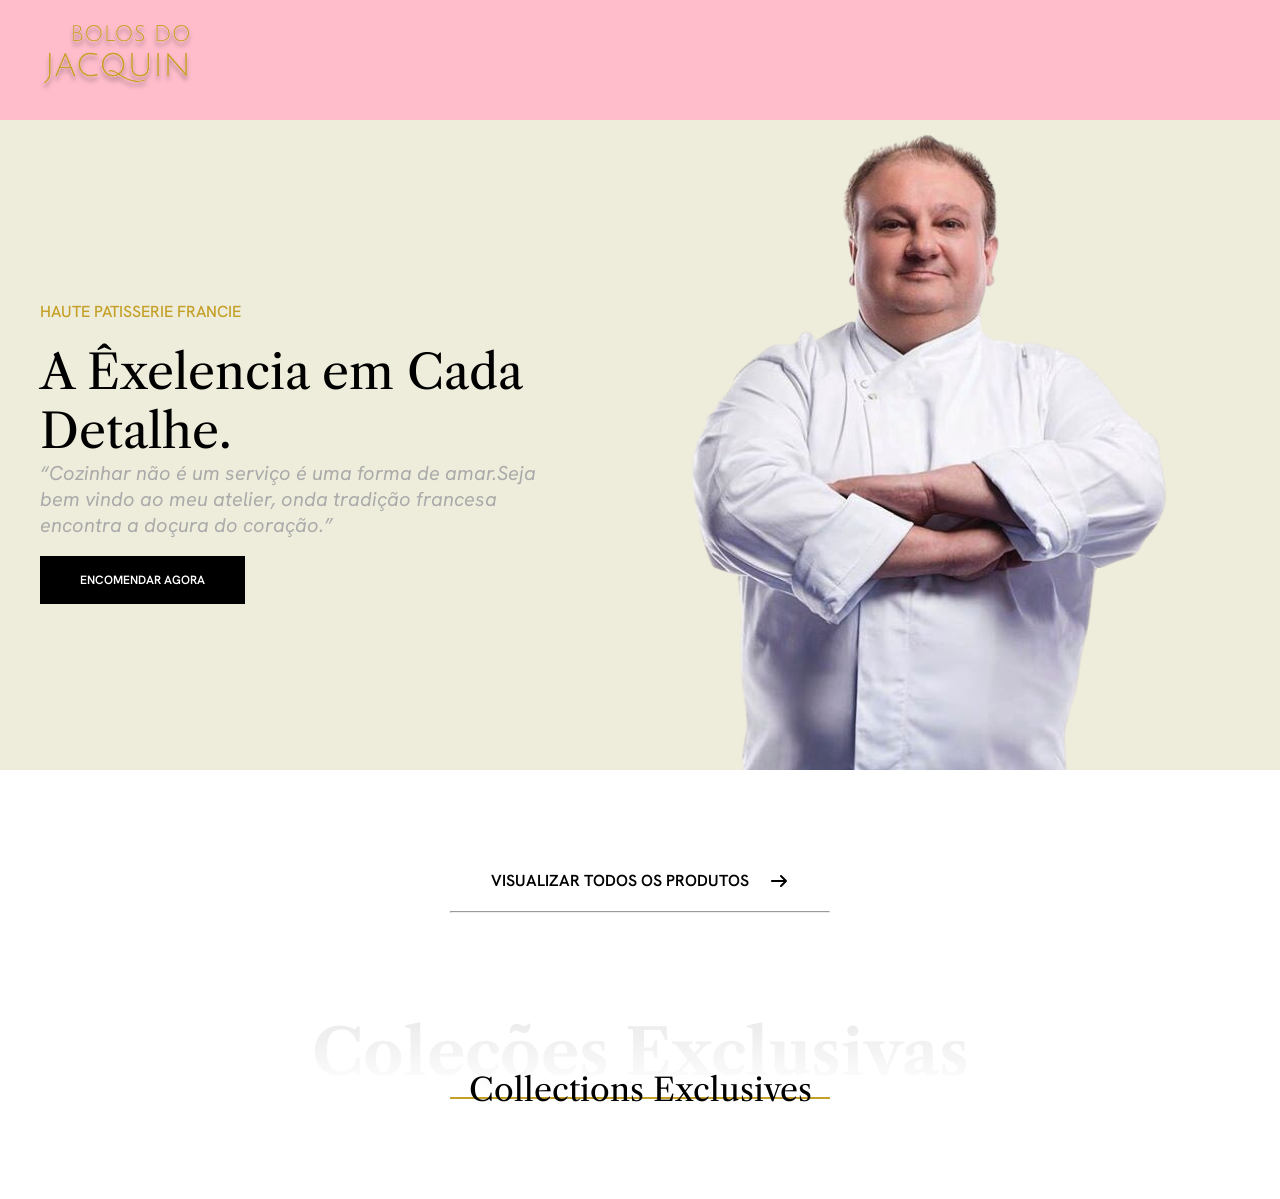
==== home/index.html @ 264cf078 "inicio html e css pagina home" ====
<!DOCTYPE html>
<html lang="pt-br">

<head>
    <meta charset="UTF-8">
    <meta name="viewport" content="width=device-width, initial-scale=1.0">
    <title>home - Bolos Jacquin</title>

    <link rel="stylesheet" href="style.css">
    <link rel="preconnect" href="https://fonts.googleapis.com">
    <link rel="preconnect" href="https://fonts.gstatic.com" crossorigin>
    <link
        href="https://fonts.googleapis.com/css2?family=Hanken+Grotesk:ital,wght@0,100..900;1,100..900&family=Libre+Caslon+Text:ital,wght@0,400;0,700;1,400&display=swap"
        rel="stylesheet">
</head>

<body>
    <header class="home_cabecalho">
        <div class="home_container ">
            <img src="../IMG/BOLOS DO JACQUIN LOGO.svg" alt="logo bolos do Jacquin">
        </div>
    </header>
    <main>
        <h1>pagina inicial bolos do Jacquin</h1>
        <section class="home_banner">
            <div class="home_container banner_container">
                <div class="box_texto_banner">
                    <span class="linha1">haute patisserie francie</span><br>
                    <span class="linha2">A Êxelencia em
                        Cada Detalhe.</span>
                    <p class="linha3">“Cozinhar não é um serviço é uma forma de amar.Seja bem vindo ao meu atelier, onda
                        tradição francesa encontra a doçura do coração.”</p>
                    <a href="" class="linha4">encomendar agora</a>

                </div>
                <img src="../IMG/CHEF-FRANCÊS-ERICK-JACQUIN - Editado 1.svg" alt="foto_Jacquin_com_roupa_de_cozinhiro">
            </div>
        </section>
        <section class="home_container home_produtos">
            <div class="link_produtos">
                <div>
                    <a href="">visualizar todos os produtos</a>
                    <svg xmlns="http://www.w3.org/2000/svg"
                        viewBox="0 0 640 640"><!--!Font Awesome Free 7.3.1 by @fontawesome - https://fontawesome.com License - https://fontawesome.com/license/free Copyright 2026 Fonticons, Inc.-->
                        <path
                            d="M566.6 342.6C579.1 330.1 579.1 309.8 566.6 297.3L406.6 137.3C394.1 124.8 373.8 124.8 361.3 137.3C348.8 149.8 348.8 170.1 361.3 182.6L466.7 288L96 288C78.3 288 64 302.3 64 320C64 337.7 78.3 352 96 352L466.7 352L361.3 457.4C348.8 469.9 348.8 490.2 361.3 502.7C373.8 515.2 394.1 515.2 406.6 502.7L566.6 342.7z" />
                    </svg>

                </div>
                <hr>
            </div>

            <div class="home_subtitulo">
                <h2>Coleções Exclusivas</h2>
                <span>Collections Exclusives</span>
                <hr>
            </div>
            <div></div>
        </section>


        </section>
    </main>
</body>

</html>
---- home/style.css ----
* {

    margin: 0;
    padding: 0%;
    box-sizing: border-box;
}

h1 {
    position: absolute;
    width: 1px;
    height: 1px;
    margin: -1px;
    overflow: hidden;
}

/* ---------CABEÇALHO--------- */
.home_cabecalho {
    background-color: #FFBDCC;
    height: 120px;
    display: flex;
    justify-content: center;
    align-items: center;
}

.home_container {
    /* background-color: aqua; */
    max-width: 1200px;
    /* largura maxima */
    width: 95%;
    /* lagura 95% */
    margin: 0 auto;
}

/* ----------BANNER---------- */
.home_banner {
    background-color: #EEEDDB;

}


.box_texto_banner {
    /* background-color: chartreuse; */
    font-family: "Hanken Grotesk", sans-serif;
    max-width: 500px;
}

.banner_container {
    display: flex;
    display: flex;
    align-items: center;
    justify-content: space-between;
}

.banner_container img {
    width: 650px;
}

.linha1 {
    color: #c5a028;
    font-size: 16px;
    font-weight: 500;
    text-transform: uppercase;
    margin-bottom: 20px;
    display: inline-block;
}



.linha2 {
    font-family: "Libre Caslon Text", serif;
    font-size: 48px;
    margin-bottom: 30px;
}


.linha3 {
    font-size: 20px;
    font-style: italic;
    color: #aaaaaa;
    margin-bottom: 30px;
    display: inline-block;
}


.linha4 {
    font-weight: 600;
    font-size: 12px;
    text-transform: uppercase;
    color: #ffffff;
    text-decoration: none;

    background-color: #000000;
    padding: 16px 40px;

}



/* -----------PRODUTOS----------- */

.home_produtos {
    padding: 100px;
}

.link_produtos a {
    font-family: "Hanken Grotesk", sans-serif;
    font-weight: 600;
    font-size: 16px;
    text-transform: uppercase;
    text-decoration: none;
    color: #000000;
}

.link_produtos svg {
    width: 20px;
}

.link_produtos div {
    display: flex;
    align-items: center;
    justify-content: center;
    gap: 20px;
    margin-bottom: 20px;
}

.link_produtos hr {
    max-width: 380px;
    width: 100%;
    margin: 0% auto;
}

.home_subtitulo {
    font-family: "Libre Caslon Text", serif;
    /* background-color: darkgreen; */
    display: flex;
    flex-direction: column;
    align-items: center;
    position: relative;
    margin-top: 100px;
}

.home_subtitulo h2 {

    font-weight: 700;
    font-size: 64px;
    background-image: linear-gradient(0deg, #ffffff, #e9e9e9);
    background-clip: text;
    color: transparent;
    -webkit-text-fill-color: transparent;
    -webkit-background-clip: text;
}

.home_subtitulo span {
    font-size: 32px;
    position: absolute;
    bottom: -10px;



}
.home_subtitulo hr{
    max-width: 380px;
    width: 100%;
    background-color: #c5a028;
    margin-top: 5px;
    border: none;
    height: 2px;
}
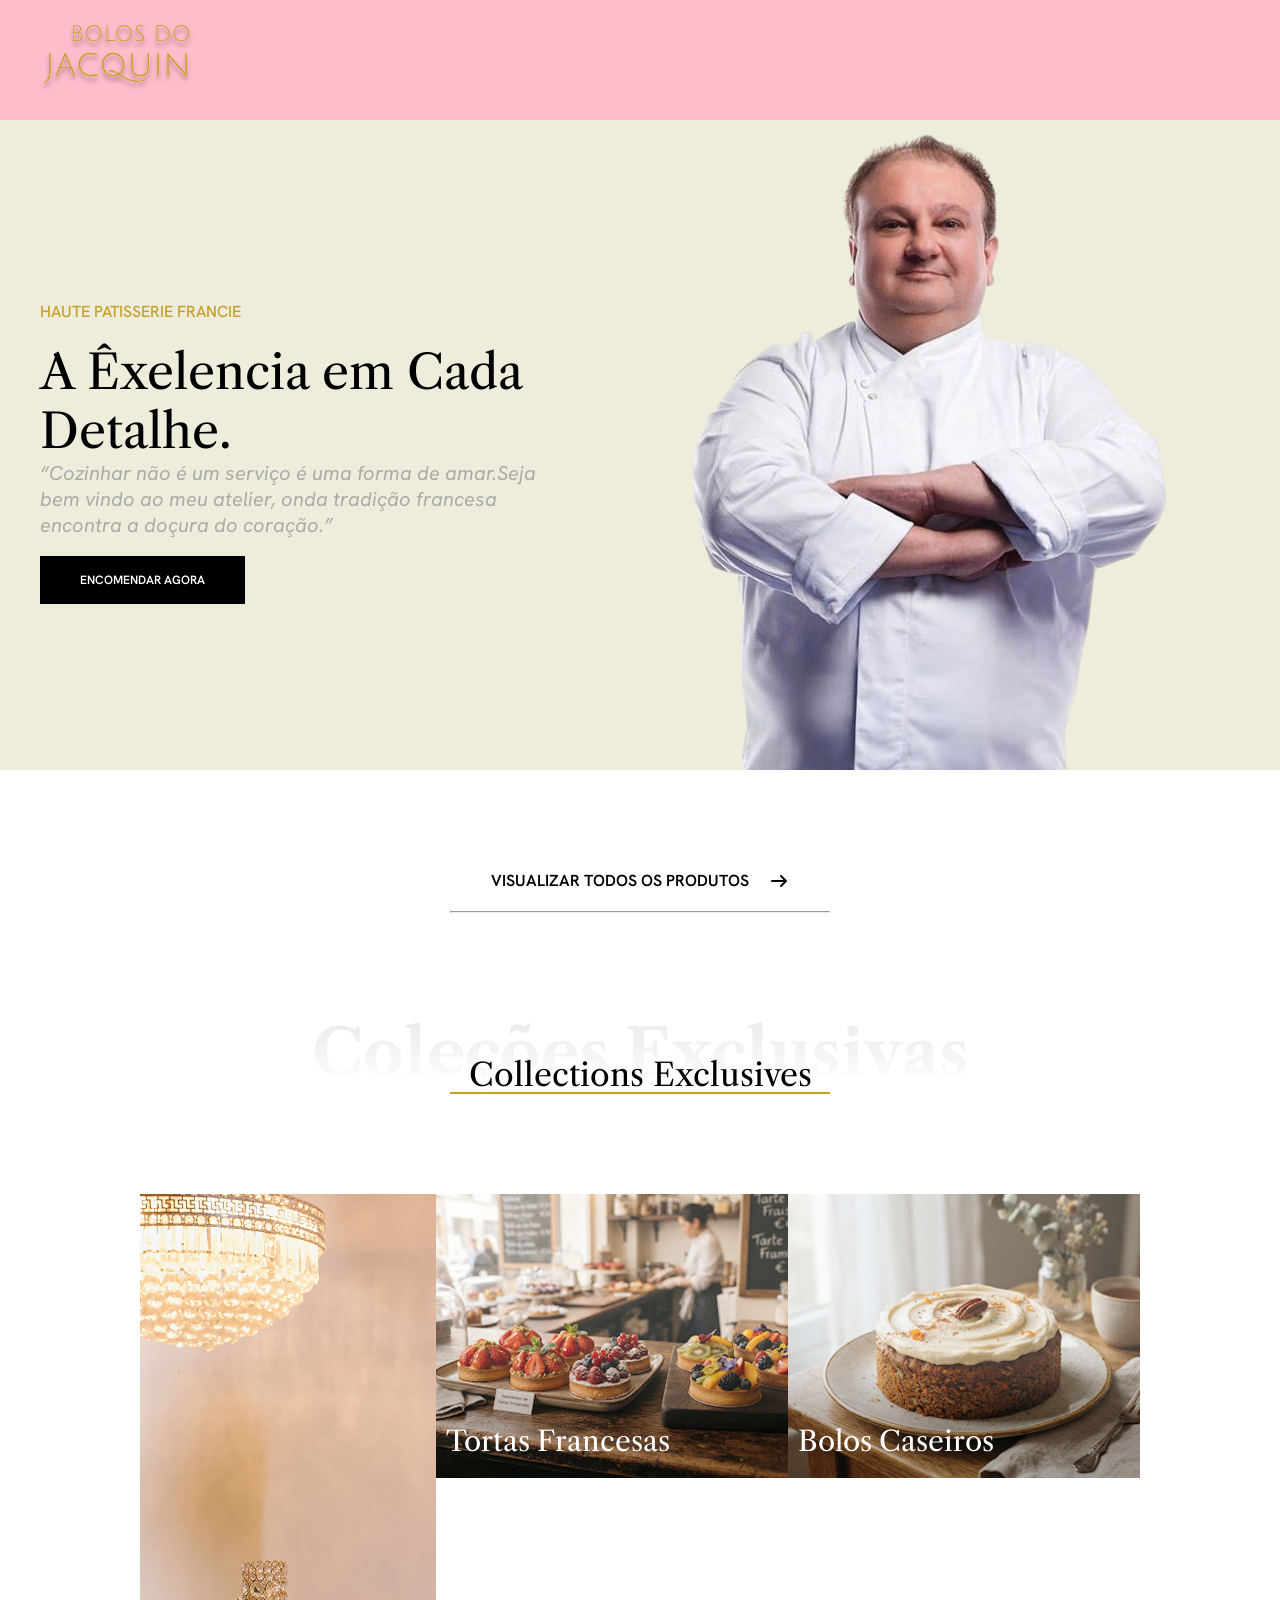
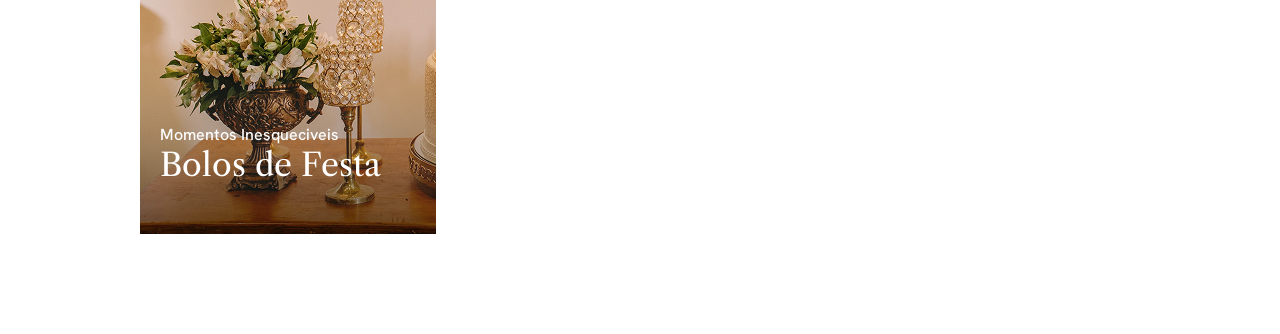
==== commit 0909a12a: "seçao de categorias finalizada" ====
--- a/home/index.html
+++ b/home/index.html
@@ -54,8 +54,42 @@
                 <h2>Coleções Exclusivas</h2>
                 <span>Collections Exclusives</span>
                 <hr>
+
+
+                
             </div>
-            <div></div>
+
+
+            <div class="container_categorias">
+
+                <div class="img_categoria1">
+                    <a href="">
+                        <span>Momentos Inesqueciveis</span>
+                        <h3>Bolos de Festa</h3>
+
+
+                </div>
+                </a>
+                <div class="col_categorias">
+                    <a href="">
+                        <div class="img_categoria2">
+                            <h3>Tortas Francesas</h3>
+                        </div>
+
+
+
+
+                </div>
+                </a>
+
+                <a href="">
+                    <div class="img_categoria3">
+                        <h3>Bolos Caseiros</h3>
+                    </div>  
+
+                </a>
+            </div>
+    
         </section>
 
 
--- a/home/style.css
+++ b/home/style.css
@@ -137,6 +137,7 @@
     align-items: center;
     position: relative;
     margin-top: 100px;
+    margin-bottom: 100px;
 }
 
 .home_subtitulo h2 {
@@ -154,15 +155,84 @@
     font-size: 32px;
     position: absolute;
     bottom: -10px;
-
-
-
-}
-.home_subtitulo hr{
+    margin-bottom: 10px;
+
+
+}
+
+.home_subtitulo hr {
     max-width: 380px;
     width: 100%;
     background-color: #c5a028;
-    margin-top: 5px;
     border: none;
     height: 2px;
+}
+
+.img_categoria1 span {
+    font-family: "Hanken Grotesk", sans-serif;
+    font-weight: 500;
+
+
+}
+
+.container_categorias {
+    display: flex;
+    justify-content: space-between;
+    width: 100%;
+
+}
+
+.container_categorias a {
+    color: #ffffff;
+    text-decoration: none;
+}
+
+.img_categoria1 {
+    background-image: url(../IMG/bolo\ casamento.png);
+    /* width: 70%; */
+    width: 770px;
+    height: 640px;
+    display: flex;
+    flex-direction: column;
+    justify-content: flex-end;
+    padding: 50px 20px;
+}
+
+
+.home_produtos h3 {
+    font-family: "Libre Caslon Text", serif;
+    font-weight: 400;
+
+}
+.col_categorias{
+
+    display: flex;
+    flex-direction: column;
+    justify-content: space-between;
+}
+
+.img_categoria1 h3 {
+    font-size: 32px;
+}
+
+.img_categoria2 {
+    background-image: url(..//IMG/tortas.png);
+
+}
+
+.img_categoria3 {
+
+    background-image: url(..//IMG/bolo\ caseiro.png);
+}
+
+.img_categoria2,
+.img_categoria3{
+
+    /* width: 25%; */
+    width: 352px;
+    height: 284px;
+    display: flex;
+    align-items: flex-end;
+    padding: 20px 10px;
+    font-size: 24px;
 }
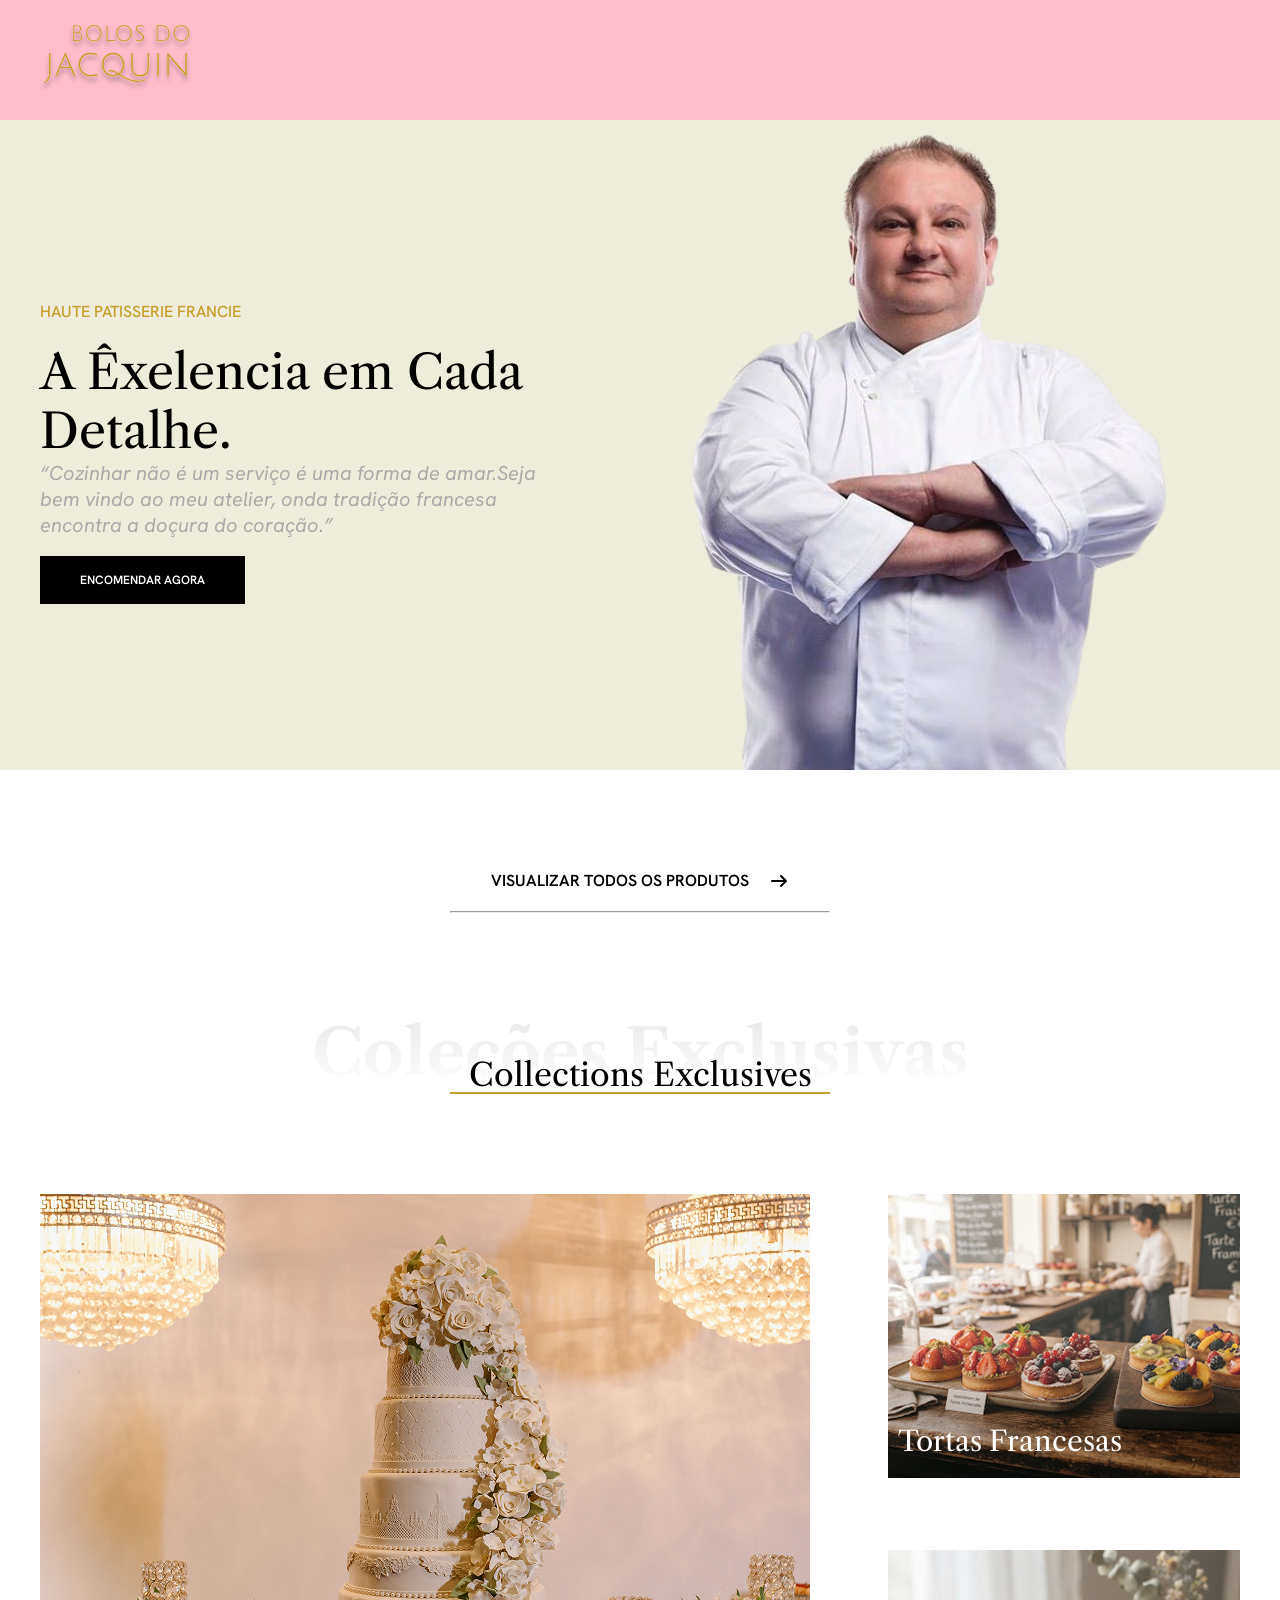
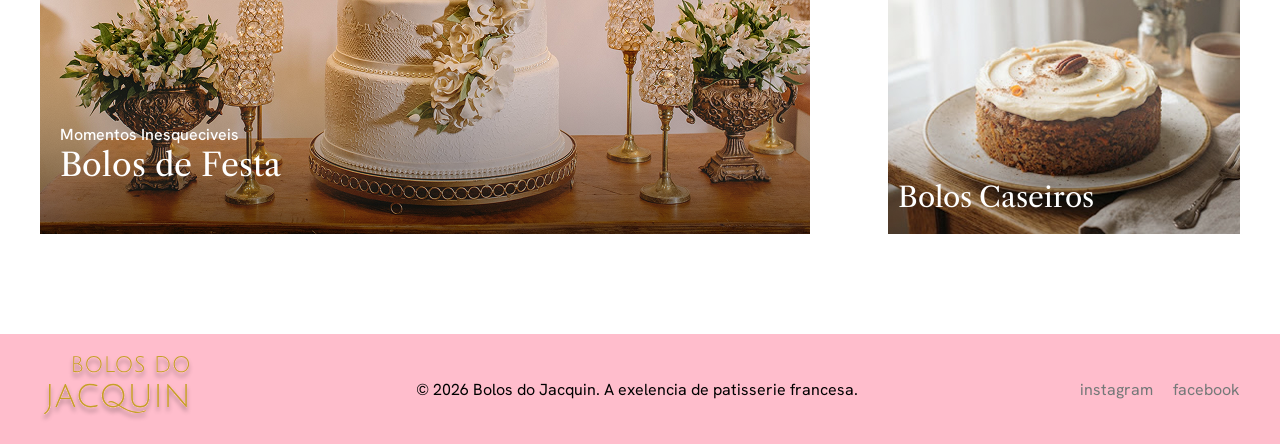
==== commit f6e37cf5: "incio da pagina de cadastro e listagem de produtos" ====
--- a/home/index.html
+++ b/home/index.html
@@ -62,14 +62,14 @@
 
             <div class="container_categorias">
 
+                <a href="">
                 <div class="img_categoria1">
-                    <a href="">
-                        <span>Momentos Inesqueciveis</span>
-                        <h3>Bolos de Festa</h3>
-
-
+                    <span>Momentos Inesqueciveis</span>
+                    <h3>Bolos de Festa</h3>
+                    
+                    
                 </div>
-                </a>
+            </a>
                 <div class="col_categorias">
                     <a href="">
                         <div class="img_categoria2">
@@ -79,15 +79,15 @@
 
 
 
+                    </a>
+                    
+                    <a href="">
+                        <div class="img_categoria3">
+                            <h3>Bolos Caseiros</h3>
+                        </div>  
+                        
+                    </a>
                 </div>
-                </a>
-
-                <a href="">
-                    <div class="img_categoria3">
-                        <h3>Bolos Caseiros</h3>
-                    </div>  
-
-                </a>
             </div>
     
         </section>
@@ -95,6 +95,19 @@
 
         </section>
     </main>
+    <footer>
+        <div class=" home_container CONTAINER_FOOTER">
+
+            <img src="../IMG/BOLOS DO JACQUIN LOGO.svg" alt="">
+            <span>© 2026 Bolos do Jacquin. A exelencia de patisserie francesa.</span>
+            <nav class="nav_footer">
+                <a href="">instagram</a>
+                <a href="">facebook</a>
+            </nav>
+        </div>
+
+
+    </footer>
 </body>
 
 </html>
--- a/home/style.css
+++ b/home/style.css
@@ -99,7 +99,7 @@
 /* -----------PRODUTOS----------- */
 
 .home_produtos {
-    padding: 100px;
+    padding: 100px 0;
 }
 
 .link_produtos a {
@@ -168,24 +168,7 @@
     height: 2px;
 }
 
-.img_categoria1 span {
-    font-family: "Hanken Grotesk", sans-serif;
-    font-weight: 500;
-
-
-}
-
-.container_categorias {
-    display: flex;
-    justify-content: space-between;
-    width: 100%;
-
-}
-
-.container_categorias a {
-    color: #ffffff;
-    text-decoration: none;
-}
+
 
 .img_categoria1 {
     background-image: url(../IMG/bolo\ casamento.png);
@@ -198,23 +181,46 @@
     padding: 50px 20px;
 }
 
+.img_categoria1 span {
+    font-family: "Hanken Grotesk", sans-serif;
+    font-weight: 500;
+
+
+}
+
+
+.container_categorias {
+    display: flex;
+    justify-content: space-between;
+    width: 100%;
+}
+
+
+
+
+.container_categorias a {
+    color: #ffffff;
+    text-decoration: none;
+}
 
 .home_produtos h3 {
     font-family: "Libre Caslon Text", serif;
     font-weight: 400;
 
 }
-.col_categorias{
-
-    display: flex;
-    flex-direction: column;
-    justify-content: space-between;
-}
 
 .img_categoria1 h3 {
     font-size: 32px;
 }
 
+
+.col_categorias {
+
+    display: flex;
+    flex-direction: column;
+    justify-content: space-between;
+}
+
 .img_categoria2 {
     background-image: url(..//IMG/tortas.png);
 
@@ -226,7 +232,7 @@
 }
 
 .img_categoria2,
-.img_categoria3{
+.img_categoria3 {
 
     /* width: 25%; */
     width: 352px;
@@ -235,4 +241,35 @@
     align-items: flex-end;
     padding: 20px 10px;
     font-size: 24px;
+}
+
+/* ----------------------------------------FOOTER---------------------------------------- */
+footer {
+    background-color: #FFBDCC;
+    height: 110px;
+    display: flex;
+    justify-content: center;
+}
+
+.CONTAINER_FOOTER {
+
+    display: flex;
+    justify-content: space-between;
+    align-items: center;
+}
+
+.nav_footer{
+    display: flex;
+    justify-content: space-between;
+    width: 160px;
+}
+
+.CONTAINER_FOOTER span,
+.nav_footer a {
+    font-family: "Hanken Grotesk", sans-serif;
+}
+
+.nav_footer a {
+    text-decoration: none;
+    color: #747878;
 }
